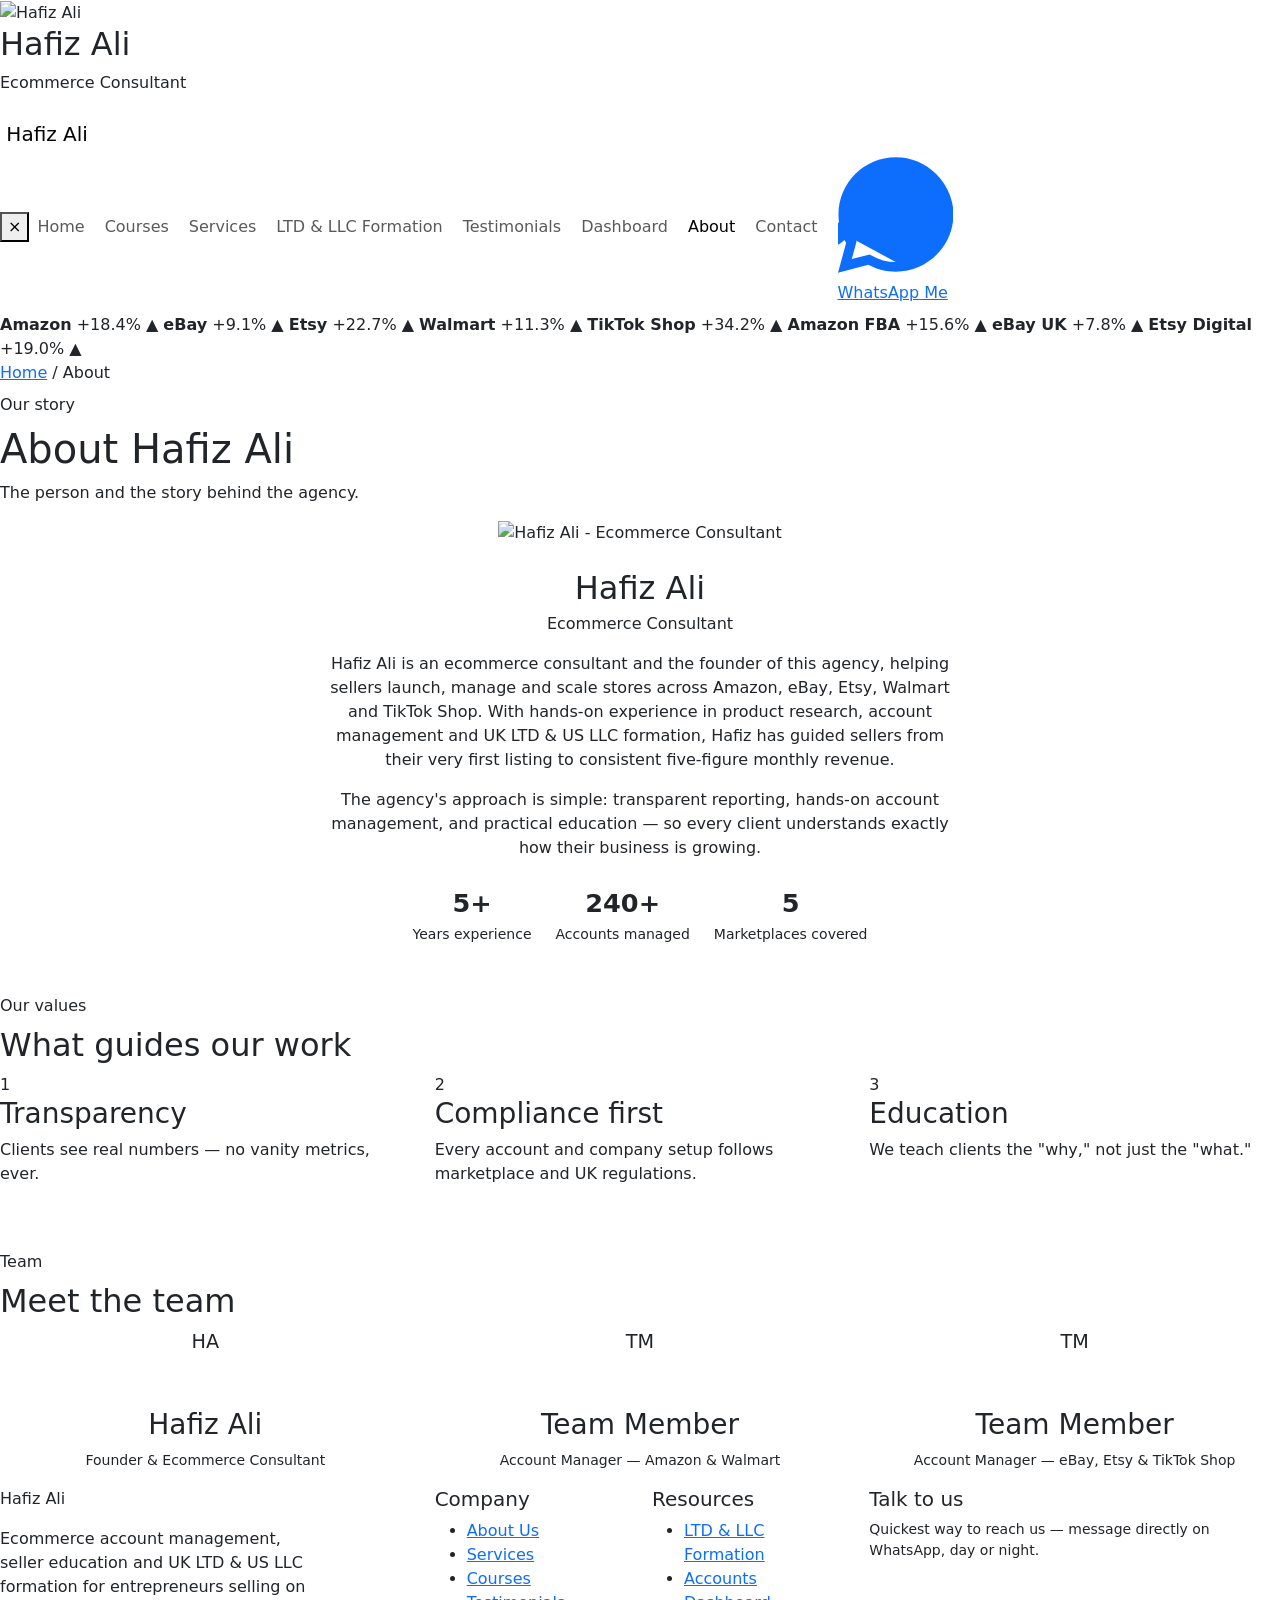
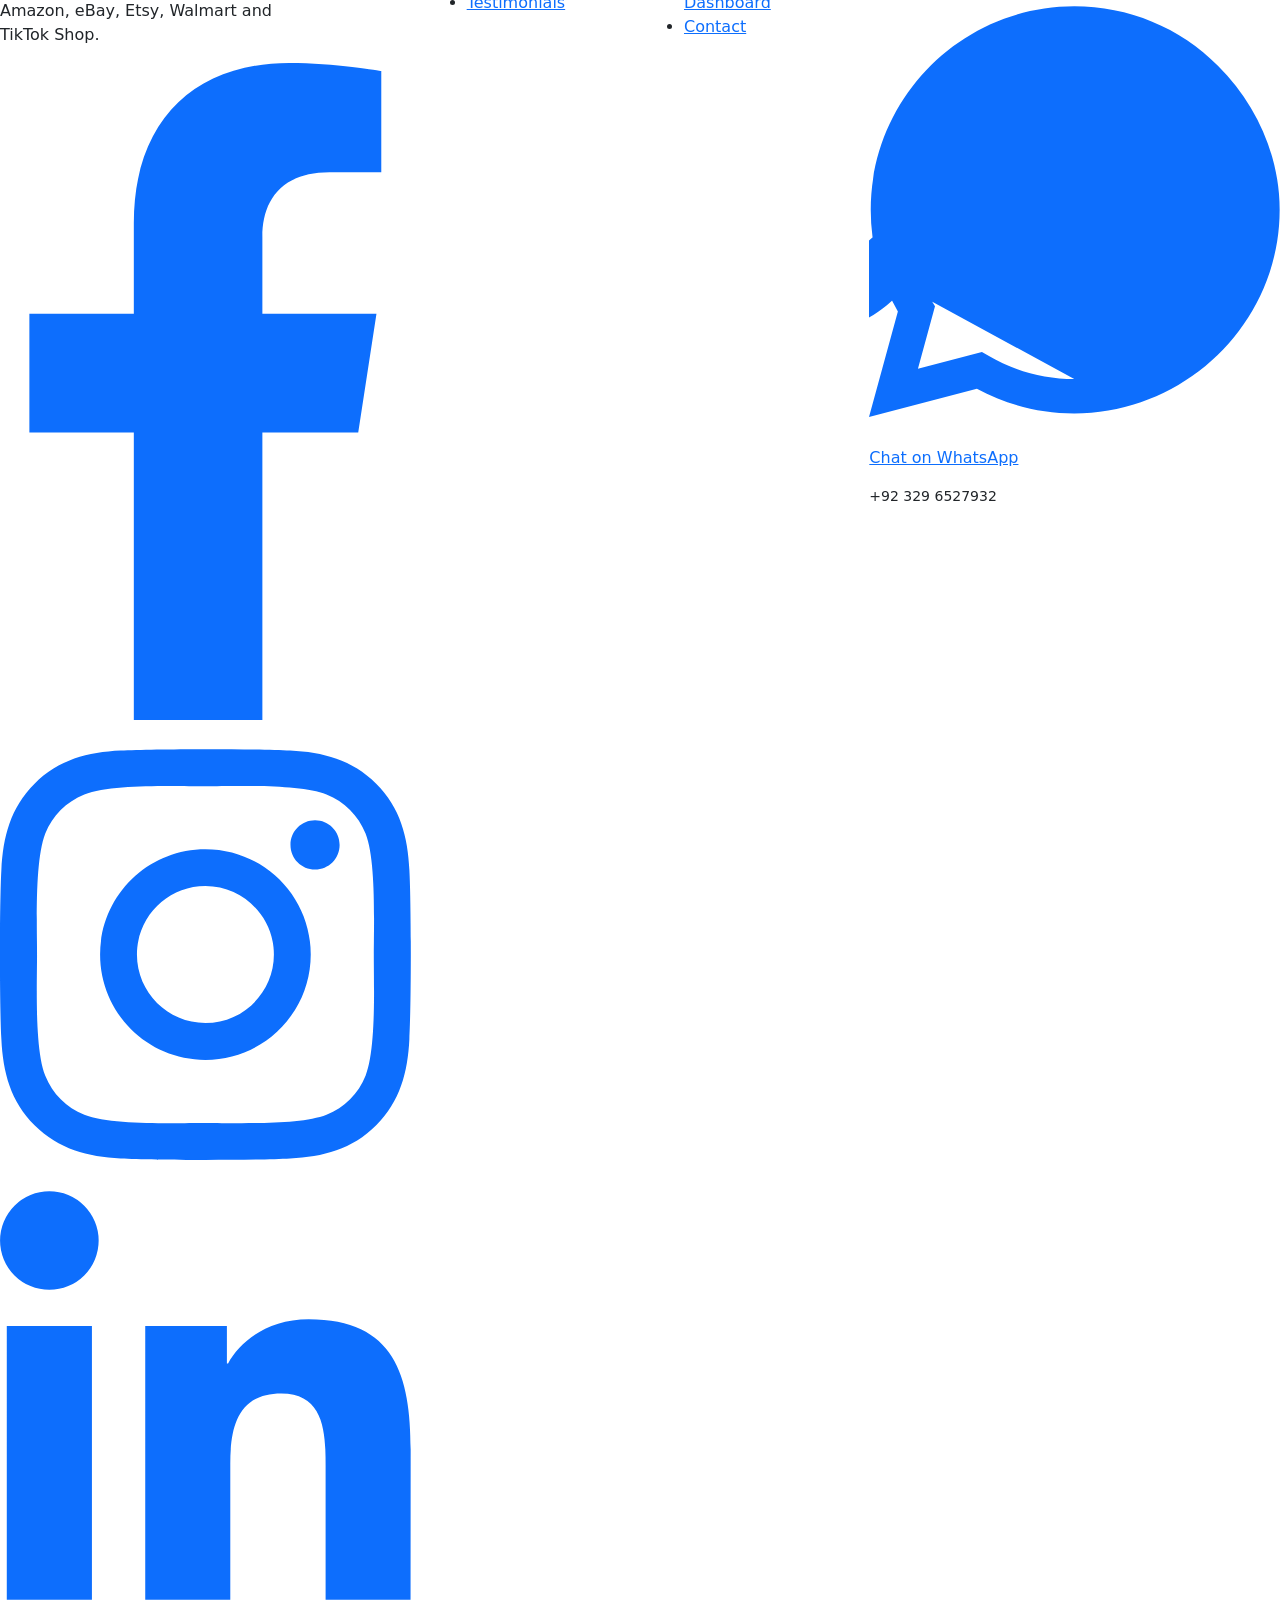
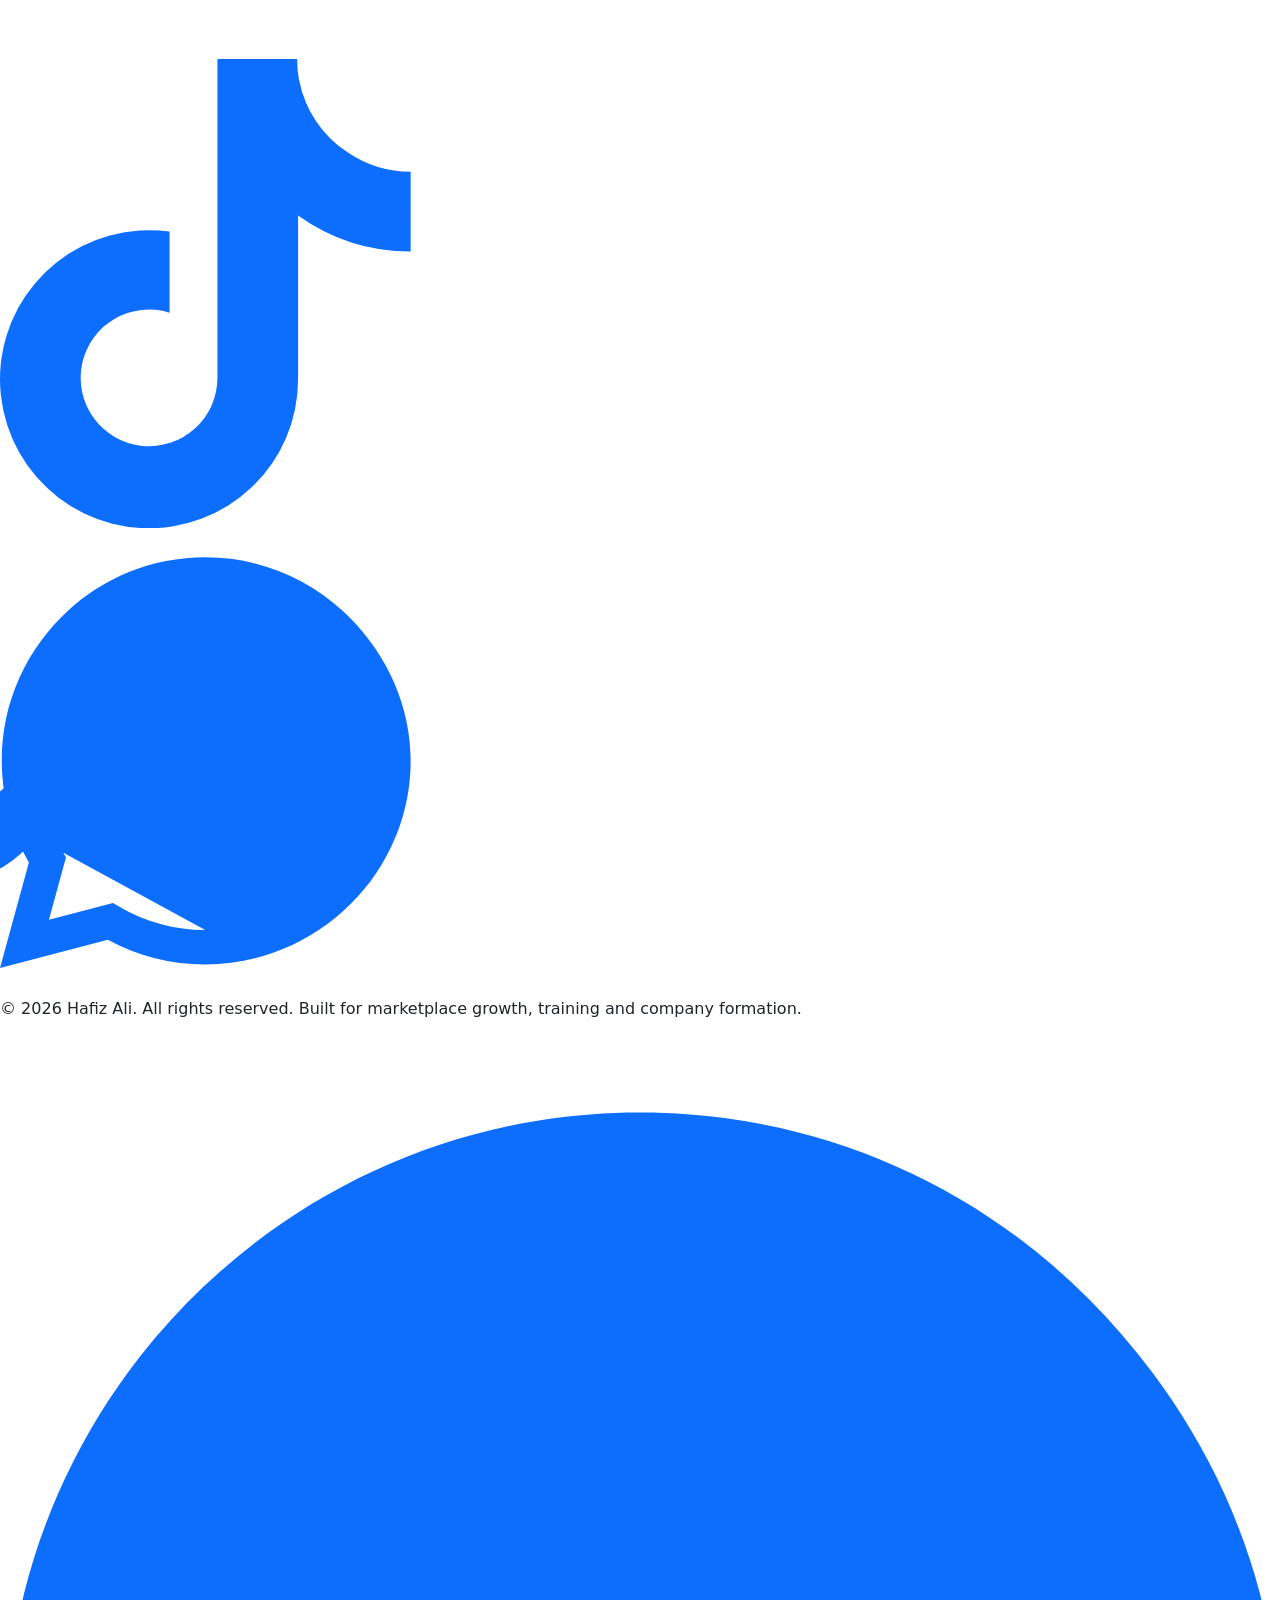
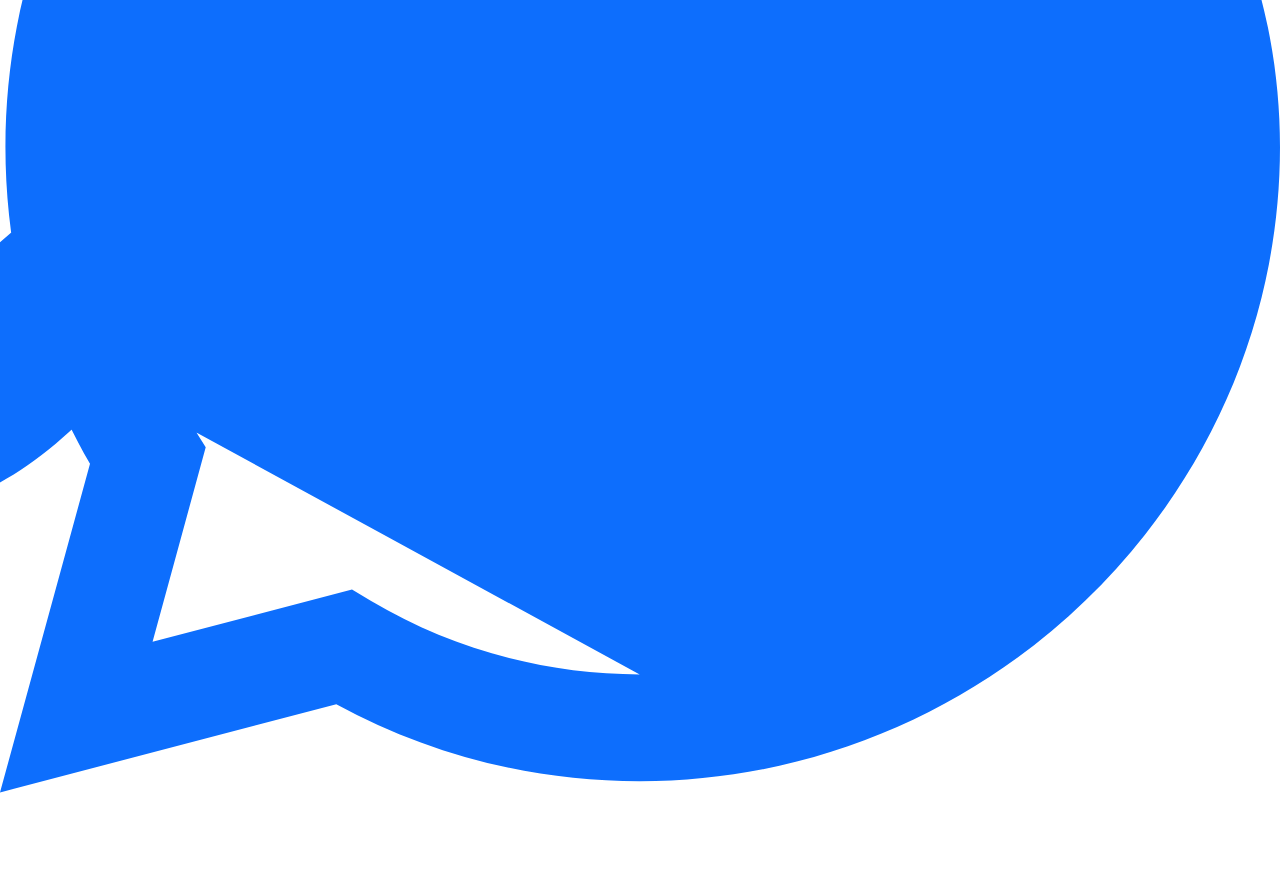
==== about.html @ 40ca97d5 "Add files via upload" ====
<!DOCTYPE html>
<html lang="en">
<head>
<meta charset="UTF-8">
<meta name="viewport" content="width=device-width, initial-scale=1.0">
<title>About Us | Hafiz Ali — Marketplace Growth Agency</title>
<meta name="description" content="About Hafiz Ali — ecommerce growth agency.">
<link rel="icon" href="data:image/svg+xml,<svg xmlns=%22http://www.w3.org/2000/svg%22 viewBox=%220 0 100 100%22><rect width=%22100%22 height=%22100%22 rx=%2220%22 fill=%22%230A0F0C%22/><text x=%2250%22 y=%2266%22 font-size=%2255%22 fill=%22%2335D07F%22 text-anchor=%22middle%22 font-family=%22monospace%22>h</text></svg>">
<link rel="preconnect" href="https://fonts.googleapis.com">
<link href="https://fonts.googleapis.com/css2?family=Space+Grotesk:wght@500;600;700&family=Inter:wght@400;500;600&family=IBM+Plex+Mono:wght@500;600&family=Noto+Nastaliq+Urdu:wght@500;600&display=swap" rel="stylesheet">
<link rel="stylesheet" href="https://cdnjs.cloudflare.com/ajax/libs/twitter-bootstrap/5.3.3/css/bootstrap.min.css">
<link rel="stylesheet" href="css/style.css">

</head>
<body>
<div id="preloader">
    <div class="loader-photo">
      <img src="img/Hafiz-photo.png" alt="Hafiz Ali">
      <div class="loader-ring"></div>
    </div>
    <h2 class="loader-name">Hafiz Ali</h2>
    <p class="loader-tagline">Ecommerce Consultant</p>
  </div>
<nav class="navbar navbar-expand-lg mp-nav">
    <div class="container-custom">
      <a class="navbar-brand" href="index.html">
        <img src="img/logo-mark.png" alt="" class="brand-mark">
        Hafiz Ali
      </a>
      <button class="navbar-toggler" type="button" id="navToggleBtn" aria-label="Open menu" aria-expanded="false" aria-controls="mpNav">
        <span class="navbar-toggler-icon"></span>
      </button>
      <div class="nav-backdrop" id="navBackdrop"></div>
      <div class="navbar-collapse justify-content-end" id="mpNav">
        <button type="button" class="nav-close-btn" id="navCloseBtn" aria-label="Close menu">&times;</button>
        <ul class="navbar-nav align-items-lg-center gap-lg-1">
          <li class="nav-item"><a class="nav-link" href="index.html">Home</a></li>
          <li class="nav-item"><a class="nav-link" href="courses.html">Courses</a></li>
          <li class="nav-item"><a class="nav-link" href="services.html">Services</a></li>
          <li class="nav-item"><a class="nav-link" href="ltd-formation.html">LTD &amp; LLC Formation</a></li>
          <li class="nav-item"><a class="nav-link" href="testimonials.html">Testimonials</a></li>
          <li class="nav-item"><a class="nav-link" href="dashboard.html">Dashboard</a></li>
          <li class="nav-item"><a class="nav-link active" href="about.html">About</a></li>
          <li class="nav-item"><a class="nav-link" href="contact.html">Contact</a></li>
          <li class="nav-item ms-lg-2 mt-2 mt-lg-0">
            <a href="https://wa.me/923296527932?text=Hi%20Hafiz%2C%20I%20found%20your%20portfolio%20and%20I%27d%20like%20to%20talk%20about%20a%20project." target="_blank" rel="noopener" class="btn-mp btn-mp-whatsapp"><svg class="icon-wa" viewBox="0 0 448 512" fill="currentColor" aria-hidden="true"><path d="M380.9 97.1C339 55.1 283.2 32 223.9 32c-122.4 0-222 99.6-222 222 0 39.1 10.2 77.3 29.6 111L0 480l117.7-30.9c32.4 17.7 68.9 27 106.1 27h.1c122.3 0 224.1-99.6 224.1-222 0-59.3-25.2-115-67.1-157zm-157 341.6c-33.2 0-65.7-8.9-94-25.7l-6.7-4-69.8 18.3L72 359.2l-4.4-7c-18.5-29.4-28.2-63.3-28.2-98.20-101.7 82.8-184.5 184.6-184.5 49.3 0 95.6 19.2 130.4 54.1 34.8 34.9 56.2 81.2 56.1 130.5 0 101.8-84.9 184.6-186.6 184.6zm101.2-138.2c-5.5-2.8-32.8-16.2-37.9-18c-5.1-1.9-8.8-2.8-12.5 2.8-3.7 5.6-14.3 18-17.6 21.8-3.2 3.7-6.5 4.2-12 1.4-32.6-16.3-54-29.1-75.5-66-5.7-9.8 5.7-9.1 16.3-30.3 1.8-3.7.9-6.9-.5-9.7c-1.4-2.8-12.5-30.1-17.1-41.2-4.5-10.8-9.1-9.3-12.5-9.5-3.2-.2-6.9-.2-10.6-.2-3.7 0-9.7 1.4-14.8 6.9-5.1 5.6-19.4 19-19.4 46.3 0 27.3 19.9 53.7 22.6 57.4c2.8 3.7 39.1 59.7 94.8 83.8 35.2 15.2 49 16.5 66.6 13.9 10.7-1.6 32.8-13.4 37.4-26.4 4.6-13 4.6-24.1 3.2-26.4-1.3-2.5-5-3.9-10.5-6.6z"/></svg> WhatsApp Me</a>
          </li>
        </ul>
      </div>
    </div>
  </nav>
  <div class="ticker-wrap">
    <div class="ticker-track">
      <span class="up"><b>Amazon</b> +18.4% ▲</span>
      <span class="up"><b>eBay</b> +9.1% ▲</span>
      <span class="up"><b>Etsy</b> +22.7% ▲</span>
      <span class="up"><b>Walmart</b> +11.3% ▲</span>
      <span class="up"><b>TikTok Shop</b> +34.2% ▲</span>
      <span class="up"><b>Amazon FBA</b> +15.6% ▲</span>
      <span class="up"><b>eBay UK</b> +7.8% ▲</span>
      <span class="up"><b>Etsy Digital</b> +19.0% ▲</span>
    </div>
  </div>

  <div class="page-header">
    <div class="container-custom">
      <div class="breadcrumb-mp mb-2"><a href="index.html">Home</a> / About</div>
      <span class="eyebrow">Our story</span>
      <h1 class="mt-2 split-text">About Hafiz Ali</h1>
      <p class="text-muted-custom mt-2" style="max-width:600px;">
        The person and the story behind the agency.
      </p>
    </div>
  </div>

  <section class="section">
    <div class="container-custom">

      <div class="text-center mb-5 reveal-scale">
        <div class="about-profile-photo mx-auto mb-4">
          <img src="img/Hafiz-photo.png" alt="Hafiz Ali - Ecommerce Consultant">
        </div>
        <h2 class="mb-1">Hafiz Ali</h2>
        <p class="eyebrow justify-content-center mb-3">Ecommerce Consultant</p>
        <p class="text-muted-custom mx-auto" style="max-width:640px;">
          Hafiz Ali is an ecommerce consultant and the founder of this agency,
          helping sellers launch, manage and scale stores across Amazon, eBay,
          Etsy, Walmart and TikTok Shop. With hands-on experience in product
          research, account management and UK LTD &amp; US LLC formation, Hafiz has
          guided sellers from their very first listing to consistent
          five-figure monthly revenue.
        </p>
        <p class="text-muted-custom mx-auto" style="max-width:640px;">
          The agency's approach is simple: transparent reporting, hands-on
          account management, and practical education — so every client
          understands exactly how their business is growing.
        </p>
        <div class="d-flex justify-content-center gap-4 mt-4 flex-wrap">
          <div><b class="d-block text-green" style="font-family:var(--font-mono);font-size:1.6rem;">5+</b><span class="text-muted-custom small">Years experience</span></div>
          <div><b class="d-block text-green" style="font-family:var(--font-mono);font-size:1.6rem;">240+</b><span class="text-muted-custom small">Accounts managed</span></div>
          <div><b class="d-block text-green" style="font-family:var(--font-mono);font-size:1.6rem;">5</b><span class="text-muted-custom small">Marketplaces covered</span></div>
        </div>
      </div>

      <div class="section-head reveal">
        <span class="eyebrow">Our values</span>
        <h2 class="mt-2">What guides our work</h2>
      </div>
      <div class="row g-4 mb-5" data-reveal-row>
        <div class="col-md-4">
          <div class="mp-card reveal">
            <div class="icon-box">1</div>
            <h3>Transparency</h3>
            <p>Clients see real numbers — no vanity metrics, ever.</p>
          </div>
        </div>
        <div class="col-md-4">
          <div class="mp-card reveal">
            <div class="icon-box">2</div>
            <h3>Compliance first</h3>
            <p>Every account and company setup follows marketplace and UK regulations.</p>
          </div>
        </div>
        <div class="col-md-4">
          <div class="mp-card reveal">
            <div class="icon-box">3</div>
            <h3>Education</h3>
            <p>We teach clients the "why," not just the "what."</p>
          </div>
        </div>
      </div>

      <div class="section-head reveal">
        <span class="eyebrow">Team</span>
        <h2 class="mt-2">Meet the team</h2>
      </div>
      <div class="row g-4" data-reveal-row>
        <div class="col-md-4">
          <div class="mp-card text-center reveal">
            <div class="avatar-mono mx-auto mb-3" style="width:64px;height:64px;font-size:1.2rem;">HA</div>
            <h3>Hafiz Ali</h3>
            <p class="text-muted-custom small">Founder &amp; Ecommerce Consultant</p>
          </div>
        </div>
        <div class="col-md-4">
          <div class="mp-card text-center reveal">
            <div class="avatar-mono mx-auto mb-3" style="width:64px;height:64px;font-size:1.2rem;">TM</div>
            <h3>Team Member</h3>
            <p class="text-muted-custom small">Account Manager — Amazon &amp; Walmart</p>
          </div>
        </div>
        <div class="col-md-4">
          <div class="mp-card text-center reveal">
            <div class="avatar-mono mx-auto mb-3" style="width:64px;height:64px;font-size:1.2rem;">TM</div>
            <h3>Team Member</h3>
            <p class="text-muted-custom small">Account Manager — eBay, Etsy &amp; TikTok Shop</p>
          </div>
        </div>
      </div>
    </div>
  </section>
<footer class="mp-footer">
    <div class="container-custom">
      <div class="row g-4">
        <div class="col-lg-4">
          <a class="navbar-brand mb-3 d-inline-flex" href="index.html">
            Hafiz Ali
          </a>
          <p class="text-muted-custom" style="max-width:320px;">
            Ecommerce account management, seller education and UK LTD &amp; US LLC formation for entrepreneurs selling on Amazon, eBay, Etsy,
            Walmart and TikTok Shop.
          </p>
          <div class="social-mini mt-3">
            <a href="https://www.facebook.com/profile.php?id=61591613211355" target="_blank" rel="noopener" aria-label="Facebook"><svg viewBox="0 0 320 512" fill="currentColor"><path d="M279.14 288l14.22-92.66h-88.91v-60.13c0-25.35 12.42-50.06 52.24-50.06h40.42V6.26S260.43 0 225.36 0c-73.22 0-121.08 44.38-121.08 124.72v70.62H22.89V288h81.39v224h100.17V288z"/></svg></a>
            <a href="https://www.instagram.com/ecommerwithHafiz?utm_source=qr&amp;igsi=bjc3b3NwOXVmZjBl" target="_blank" rel="noopener" aria-label="Instagram"><svg viewBox="0 0 448 512" fill="currentColor"><path d="M224.1 141c-63.6 0-114.9 51.3-114.9 114.9s51.3 114.9 114.9 114.9S339 319.5 339 255.9 287.7 141 224.1 141zm0 189.6c-41.1 0-74.7-33.5-74.7-74.7s33.5-74.7 74.7-74.7 74.7 33.5 74.7 74.7-33.6 74.7-74.7 74.7zm146.4-194.3c0 14.9-12 26.8-26.8 26.8-14.9 0-26.8-12-26.8-26.8s12-26.8 26.8-26.8 26.8 12 26.8 26.8zm76.1 27.2c-1.7-35.9-9.9-67.7-36.2-93.9-26.2-26.2-58-34.4-93.9-36.2-37-2.1-147.9-2.1-184.9 0-35.8 1.7-67.6 9.9-93.9 36.1s-34.4 58-36.2 93.9c-2.1 37-2.1 147.9 0 184.9 1.7 35.9 9.9 67.7 36.2 93.9s58 34.4 93.9 36.2c37 2.1 147.9 2.1 184.9 0 35.9-1.7 67.7-9.9 93.9-36.2 26.2-26.2 34.4-58 36.2-93.9 2.1-37 2.1-147.8 0-184.8zM398.8 388c-7.8 19.6-22.9 34.7-42.6 42.6-29.5 11.7-99.5 9-132.1 9s-102.7 2.6-132.1-9c-19.6-7.8-34.7-22.9-42.6-42.6-11.7-29.5-9-99.5-9-132.1s-2.6-102.7 9-132.1c7.8-19.6 22.9-34.7 42.6-42.6 29.5-11.7 99.5-9 132.1-9s102.7-2.6 132.1 9c19.6 7.8 34.7 22.9 42.6 42.6 11.7 29.5 9 99.5 9 132.1s2.7 102.7-9 132.1z"/></svg></a>
            <a href="https://www.linkedin.com/in/Hafiz-ali-amazon-growth-partner-253713386" target="_blank" rel="noopener" aria-label="LinkedIn"><svg viewBox="0 0 448 512" fill="currentColor"><path d="M100.28 448H7.4V149.5h92.88zm-46.44-338a53.79 53.79 0 1 1 53.79-53.79 53.79 53.79 0 0 1-53.79 53.79zM447.9 448h-92.68V302.4c0-34.7-.7-79.3-48.29-79.3-48.29 0-55.7 37.7-55.7 76.7V448h-92.78V149.5h89.08v40.8h1.3c12.4-23.5 42.7-48.3 87.9-48.3 94 0 111.28 61.9 111.28 142.3z"/></svg></a>
            <a href="https://www.tiktok.com/@ecommerceHafizali1?_r=1&amp;_t=ZS-999msJCgGY6" target="_blank" rel="noopener" aria-label="TikTok"><svg viewBox="0 0 448 512" fill="currentColor"><path d="M448 209.9a210.1 210.1 0 0 1-122.8-39.3V349.4A162.6 162.6 0 1 1 185 188.3v88.4a74.6 74.6 0 1 0 52.2 71.2V0h87a121.2 121.2 0 0 0 1.9 22.2A122.2 122.2 0 0 0 380 102.4a121.4 121.4 0 0 0 68 20.7z"/></svg></a>

            <a href="https://wa.me/923296527932?text=Hi%20Hafiz%2C%20I%20found%20your%20portfolio%20and%20I%27d%20like%20to%20talk%20about%20a%20project." target="_blank" rel="noopener" aria-label="WhatsApp"><svg class="icon-wa" viewBox="0 0 448 512" fill="currentColor" aria-hidden="true"><path d="M380.9 97.1C339 55.1 283.2 32 223.9 32c-122.4 0-222 99.6-222 222 0 39.1 10.2 77.3 29.6 111L0 480l117.7-30.9c32.4 17.7 68.9 27 106.1 27h.1c122.3 0 224.1-99.6 224.1-222 0-59.3-25.2-115-67.1-157zm-157 341.6c-33.2 0-65.7-8.9-94-25.7l-6.7-4-69.8 18.3L72 359.2l-4.4-7c-18.5-29.4-28.2-63.3-28.2-98.20-101.7 82.8-184.5 184.6-184.5 49.3 0 95.6 19.2 130.4 54.1 34.8 34.9 56.2 81.2 56.1 130.5 0 101.8-84.9 184.6-186.6 184.6zm101.2-138.2c-5.5-2.8-32.8-16.2-37.9-18c-5.1-1.9-8.8-2.8-12.5 2.8-3.7 5.6-14.3 18-17.6 21.8-3.2 3.7-6.5 4.2-12 1.4-32.6-16.3-54-29.1-75.5-66-5.7-9.8 5.7-9.1 16.3-30.3 1.8-3.7.9-6.9-.5-9.7c-1.4-2.8-12.5-30.1-17.1-41.2-4.5-10.8-9.1-9.3-12.5-9.5-3.2-.2-6.9-.2-10.6-.2-3.7 0-9.7 1.4-14.8 6.9-5.1 5.6-19.4 19-19.4 46.3 0 27.3 19.9 53.7 22.6 57.4c2.8 3.7 39.1 59.7 94.8 83.8 35.2 15.2 49 16.5 66.6 13.9 10.7-1.6 32.8-13.4 37.4-26.4 4.6-13 4.6-24.1 3.2-26.4-1.3-2.5-5-3.9-10.5-6.6z"/></svg></a>
          </div>
        </div>
        <div class="col-6 col-lg-2">
          <h5 class="text-green">Company</h5>
          <ul>
            <li><a href="about.html">About Us</a></li>
            <li><a href="services.html">Services</a></li>
            <li><a href="courses.html">Courses</a></li>
            <li><a href="testimonials.html">Testimonials</a></li>
          </ul>
        </div>
        <div class="col-6 col-lg-2">
          <h5 class="text-green">Resources</h5>
          <ul>
            <li><a href="ltd-formation.html">LTD &amp; LLC Formation</a></li>
            <li><a href="dashboard.html">Accounts Dashboard</a></li>
            <li><a href="contact.html">Contact</a></li>
          </ul>
        </div>
        <div class="col-lg-4">
          <h5 class="text-green">Talk to us</h5>
          <p class="text-muted-custom small">Quickest way to reach us — message directly on WhatsApp, day or night.</p>
          <a href="https://wa.me/923296527932?text=Hi%20Hafiz%2C%20I%20found%20your%20portfolio%20and%20I%27d%20like%20to%20talk%20about%20a%20project." target="_blank" rel="noopener" class="btn-mp btn-mp-whatsapp w-100 justify-content-center"><svg class="icon-wa" viewBox="0 0 448 512" fill="currentColor" aria-hidden="true"><path d="M380.9 97.1C339 55.1 283.2 32 223.9 32c-122.4 0-222 99.6-222 222 0 39.1 10.2 77.3 29.6 111L0 480l117.7-30.9c32.4 17.7 68.9 27 106.1 27h.1c122.3 0 224.1-99.6 224.1-222 0-59.3-25.2-115-67.1-157zm-157 341.6c-33.2 0-65.7-8.9-94-25.7l-6.7-4-69.8 18.3L72 359.2l-4.4-7c-18.5-29.4-28.2-63.3-28.2-98.20-101.7 82.8-184.5 184.6-184.5 49.3 0 95.6 19.2 130.4 54.1 34.8 34.9 56.2 81.2 56.1 130.5 0 101.8-84.9 184.6-186.6 184.6zm101.2-138.2c-5.5-2.8-32.8-16.2-37.9-18c-5.1-1.9-8.8-2.8-12.5 2.8-3.7 5.6-14.3 18-17.6 21.8-3.2 3.7-6.5 4.2-12 1.4-32.6-16.3-54-29.1-75.5-66-5.7-9.8 5.7-9.1 16.3-30.3 1.8-3.7.9-6.9-.5-9.7c-1.4-2.8-12.5-30.1-17.1-41.2-4.5-10.8-9.1-9.3-12.5-9.5-3.2-.2-6.9-.2-10.6-.2-3.7 0-9.7 1.4-14.8 6.9-5.1 5.6-19.4 19-19.4 46.3 0 27.3 19.9 53.7 22.6 57.4c2.8 3.7 39.1 59.7 94.8 83.8 35.2 15.2 49 16.5 66.6 13.9 10.7-1.6 32.8-13.4 37.4-26.4 4.6-13 4.6-24.1 3.2-26.4-1.3-2.5-5-3.9-10.5-6.6z"/></svg> Chat on WhatsApp</a>
          <p class="text-muted-custom small mt-3 mb-0" style="font-family:var(--font-mono);">+92 329 6527932</p>
        </div>
      </div>
      <div class="bottom-bar">
        <span>&copy; 2026 Hafiz Ali. All rights reserved.</span>
        <span>Built for marketplace growth, training and company formation.</span>
      </div>
    </div>
  </footer>
  <a href="https://wa.me/923296527932?text=Hi%20Hafiz%2C%20I%20found%20your%20portfolio%20and%20I%27d%20like%20to%20talk%20about%20a%20project." target="_blank" rel="noopener" class="wa-float" aria-label="Chat on WhatsApp"><svg class="icon-wa" viewBox="0 0 448 512" fill="currentColor" aria-hidden="true"><path d="M380.9 97.1C339 55.1 283.2 32 223.9 32c-122.4 0-222 99.6-222 222 0 39.1 10.2 77.3 29.6 111L0 480l117.7-30.9c32.4 17.7 68.9 27 106.1 27h.1c122.3 0 224.1-99.6 224.1-222 0-59.3-25.2-115-67.1-157zm-157 341.6c-33.2 0-65.7-8.9-94-25.7l-6.7-4-69.8 18.3L72 359.2l-4.4-7c-18.5-29.4-28.2-63.3-28.2-98.20-101.7 82.8-184.5 184.6-184.5 49.3 0 95.6 19.2 130.4 54.1 34.8 34.9 56.2 81.2 56.1 130.5 0 101.8-84.9 184.6-186.6 184.6zm101.2-138.2c-5.5-2.8-32.8-16.2-37.9-18c-5.1-1.9-8.8-2.8-12.5 2.8-3.7 5.6-14.3 18-17.6 21.8-3.2 3.7-6.5 4.2-12 1.4-32.6-16.3-54-29.1-75.5-66-5.7-9.8 5.7-9.1 16.3-30.3 1.8-3.7.9-6.9-.5-9.7c-1.4-2.8-12.5-30.1-17.1-41.2-4.5-10.8-9.1-9.3-12.5-9.5-3.2-.2-6.9-.2-10.6-.2-3.7 0-9.7 1.4-14.8 6.9-5.1 5.6-19.4 19-19.4 46.3 0 27.3 19.9 53.7 22.6 57.4c2.8 3.7 39.1 59.7 94.8 83.8 35.2 15.2 49 16.5 66.6 13.9 10.7-1.6 32.8-13.4 37.4-26.4 4.6-13 4.6-24.1 3.2-26.4-1.3-2.5-5-3.9-10.5-6.6z"/></svg></a>
  <script src="https://cdnjs.cloudflare.com/ajax/libs/twitter-bootstrap/5.3.3/js/bootstrap.bundle.min.js"></script>
  <script src="js/script.js"></script>

</body>
</html>
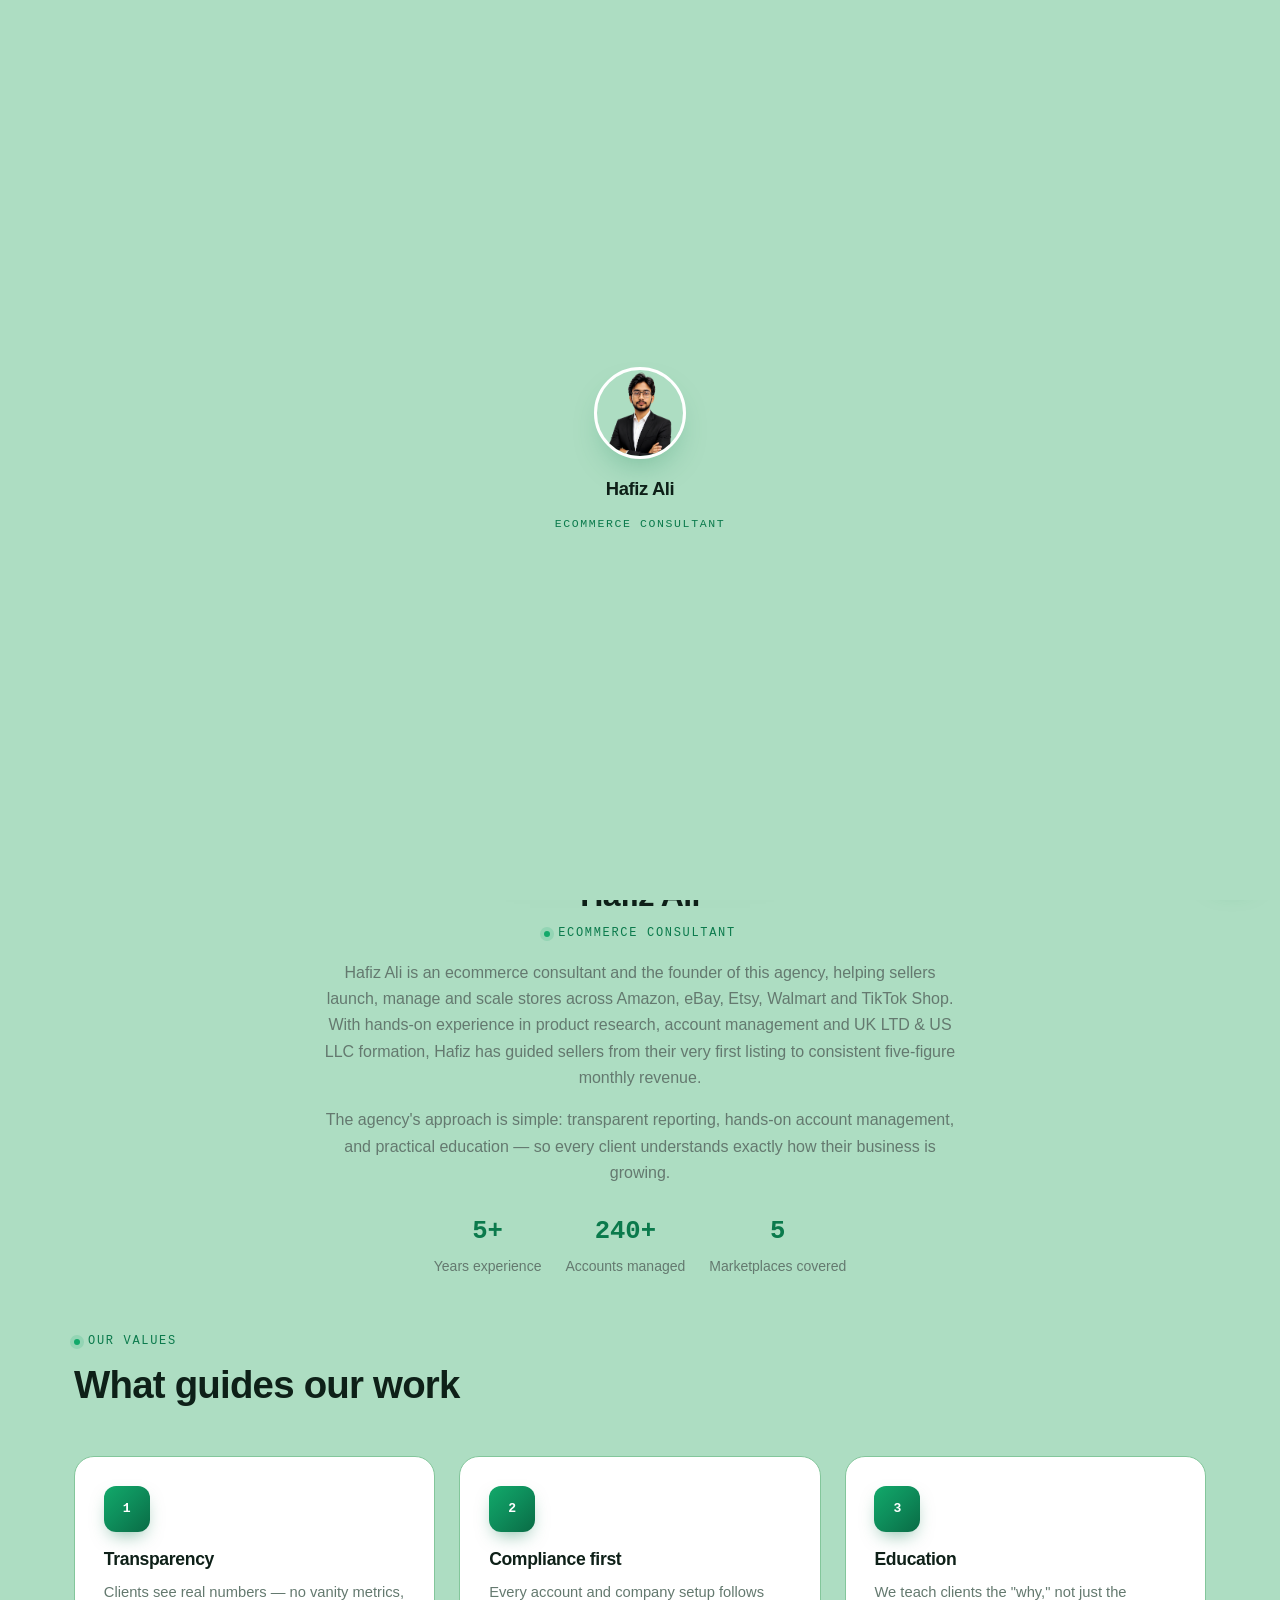
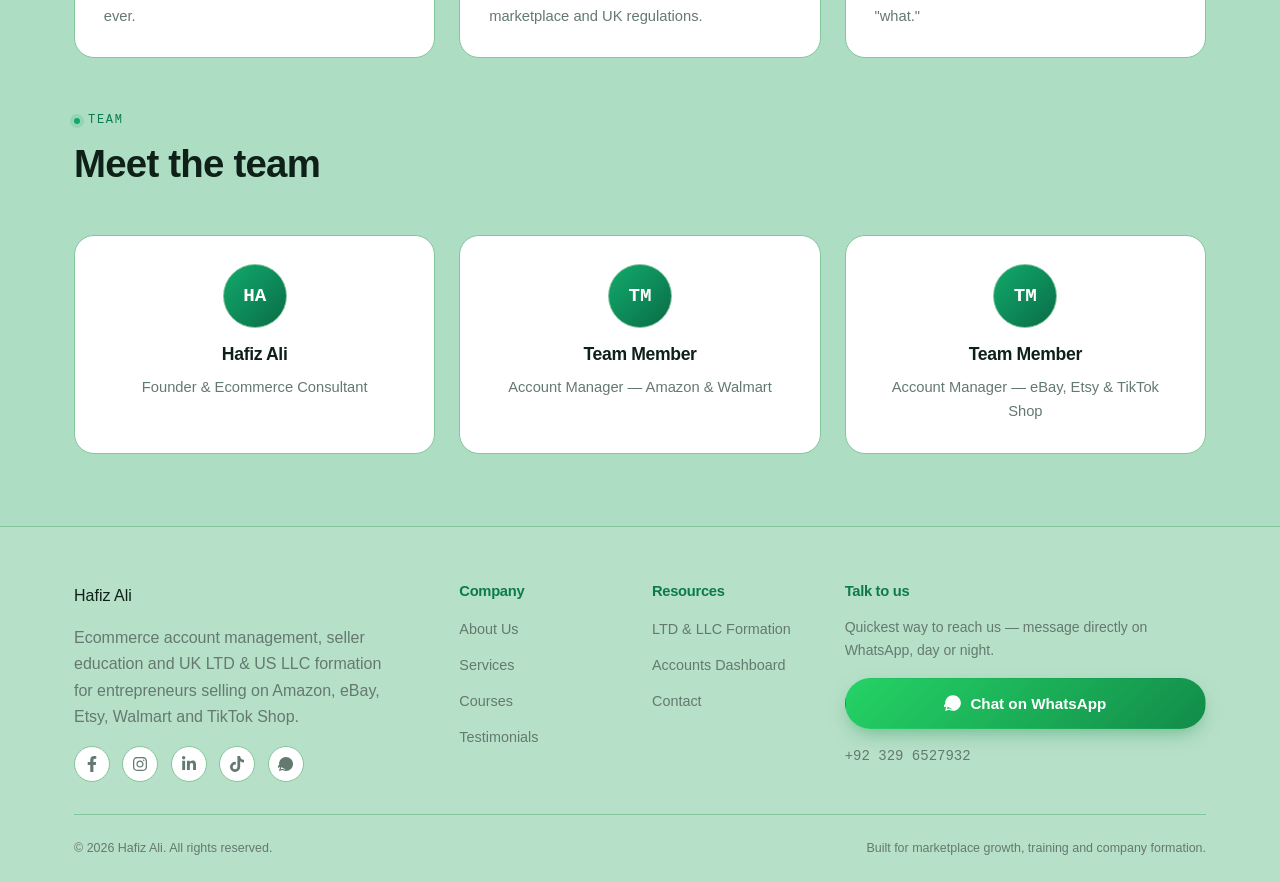
==== commit 61f30ef8: "Update about.html" ====
--- a/about.html
+++ b/about.html
@@ -15,7 +15,7 @@
 <body>
 <div id="preloader">
     <div class="loader-photo">
-      <img src="img/Hafiz-photo.png" alt="Hafiz Ali">
+      <img src="img/hafiz-photo.png" alt="Hafiz Ali">
       <div class="loader-ring"></div>
     </div>
     <h2 class="loader-name">Hafiz Ali</h2>
--- a/css/style.css
+++ b/css/style.css
@@ -0,0 +1,994 @@
+/* =========================================================
+   hafiz Ali - Marketplace Growth Agency
+   Light palette + gradients + motion
+   ========================================================= */
+:root{
+  /* Light palette, with a darker green background treatment */
+  --bg:         #ADDDC2;   /* app background */
+  --bg-alt:     #9FD5B6;   /* alt section background */
+  --surface:    #FFFFFF;   /* card surface */
+  --surface-2:  #B7E0C8;   /* raised/hover surface */
+  --line:       #83C69B;   /* hairline borders */
+
+  --green:      #12A96A;   /* primary green — mandatory */
+  --green-2:    #35D07F;   /* lighter green for gradients */
+  --green-deep: #0B7A4C;   /* deep green text/hover */
+  --green-dim:  #4C7466;   /* muted green-gray secondary text */
+  --gold:       #E0A83C;   /* accent for pricing */
+  --danger:     #E0603F;
+
+  --ink:        #0E2018;   /* primary text, near-black green */
+  --muted:      #64796F;   /* secondary text */
+  --paper:      #0E2018;   /* alias used across markup for "light text on dark" -> now dark text */
+
+  --grad-green: linear-gradient(135deg, var(--green) 0%, #0E8F5C 45%, #0A6B45 100%);
+  --grad-mint:  linear-gradient(135deg, #E9FBF1 0%, #F5FAF7 60%);
+  --grad-gold:  linear-gradient(135deg, #F3C56A 0%, #E0A83C 100%);
+  --grad-text:  linear-gradient(90deg, #0B7A4C, #12A96A 45%, #35D07F);
+
+  --font-display: 'Space Grotesk', sans-serif;
+  --font-body:    'Inter', sans-serif;
+  --font-mono:    'IBM Plex Mono', monospace;
+
+  --radius: 10px;
+  --radius-lg: 20px;
+  --container: 1180px;
+
+  --ease: cubic-bezier(.22,1,.36,1);
+}
+
+*{box-sizing:border-box;}
+html{
+  scroll-behavior:smooth;
+  overflow-x:hidden; /* keep this on <html>, not <body> — overflow on body breaks
+                         position:fixed on iOS/mobile browsers (the WhatsApp
+                         float button was drifting off-screen because of this) */
+}
+body{
+  background:var(--bg);
+  color:var(--ink);
+  font-family:var(--font-body);
+  font-size:16px;
+  line-height:1.65;
+  -webkit-font-smoothing:antialiased;
+  width:100%;
+  opacity:0;
+  transition:opacity .45s ease;
+}
+body.page-ready{opacity:1;}
+body.page-leaving{opacity:0;}
+::selection{background:var(--green-2);color:#fff;}
+
+/* =========================================================
+   PRELOADER
+   ========================================================= */
+#preloader{
+  position:fixed; inset:0; z-index:3000;
+  background:var(--bg);
+  display:flex; align-items:center; justify-content:center;
+  flex-direction:column; gap:.9rem;
+  transition:opacity .6s ease, visibility .6s ease;
+}
+#preloader.hide{ opacity:0; visibility:hidden; pointer-events:none; }
+.loader-photo{
+  width:92px; height:92px; border-radius:50%;
+  overflow:hidden;
+  position:relative;
+  border:3px solid var(--surface);
+  box-shadow:0 16px 34px -14px rgba(11,122,76,.4);
+  animation:loaderPulse 1.8s ease-in-out infinite;
+}
+.loader-photo img{ width:100%; height:100%; object-fit:cover; object-position:center 15%; display:block; }
+.loader-photo .loader-ring{
+  position:absolute; inset:-6px;
+  border-radius:50%;
+  border:3px solid var(--line);
+  border-top-color:var(--green);
+  animation:spin .9s linear infinite;
+}
+@keyframes spin{ to{ transform:rotate(360deg); } }
+@keyframes loaderPulse{
+  0%,100%{ transform:scale(1); } 50%{ transform:scale(1.05); }
+}
+.loader-name{
+  font-family:var(--font-display); font-weight:700; font-size:1.15rem;
+  color:var(--ink); margin-top:.3rem;
+}
+.loader-tagline{
+  font-family:var(--font-mono); font-size:.72rem; text-transform:uppercase;
+  letter-spacing:.14em; color:var(--green-deep); margin:0;
+}
+
+a{color:var(--green-deep);text-decoration:none;transition:color .2s ease;}
+a:hover{color:var(--green);}
+
+h1,h2,h3,h4,h5{
+  font-family:var(--font-display);
+  color:var(--ink);
+  font-weight:600;
+  letter-spacing:-0.02em;
+  margin:0;
+}
+.eyebrow{
+  font-family:var(--font-mono);
+  text-transform:uppercase;
+  letter-spacing:.14em;
+  font-size:.75rem;
+  color:var(--green-deep);
+  display:inline-flex;
+  align-items:center;
+  gap:.5rem;
+}
+.eyebrow::before{
+  content:"";
+  width:6px;height:6px;border-radius:50%;
+  background:var(--green);
+  box-shadow:0 0 0 4px rgba(18,169,106,.16);
+}
+.text-muted-custom{color:var(--muted) !important;}
+.text-green{color:var(--green-deep) !important;}
+.text-gradient{
+  background:var(--grad-text);
+  -webkit-background-clip:text; background-clip:text;
+  color:transparent;
+}
+
+.container-custom{
+  max-width:var(--container);
+  margin:0 auto;
+  padding:0 1.25rem;
+}
+@media (min-width:576px){ .container-custom{padding:0 1.5rem;} }
+
+/* Buttons */
+.btn-mp{
+  font-family:var(--font-display);
+  font-weight:600;
+  border-radius:999px;
+  padding:.75rem 1.6rem;
+  border:1px solid transparent;
+  display:inline-flex;
+  align-items:center;
+  gap:.5rem;
+  transition:transform .25s var(--ease), box-shadow .25s var(--ease), background .25s ease, color .25s ease, border-color .25s ease;
+  font-size:.95rem;
+  white-space:nowrap;
+}
+.btn-mp-primary{
+  background:var(--grad-green);
+  color:#fff;
+  box-shadow:0 8px 20px -6px rgba(11,122,76,.55);
+}
+.btn-mp-primary:hover{
+  color:#fff;
+  transform:translateY(-2px);
+  box-shadow:0 12px 26px -6px rgba(11,122,76,.65);
+}
+.btn-mp-ghost{
+  border-color:var(--line);
+  color:var(--ink);
+  background:var(--surface);
+}
+.btn-mp-ghost:hover{
+  border-color:var(--green);
+  color:var(--green-deep);
+  transform:translateY(-2px);
+}
+.btn-mp-whatsapp{
+  background:linear-gradient(135deg,#25D366,#128C4A);
+  color:#fff;
+  box-shadow:0 8px 20px -6px rgba(18,140,74,.5);
+}
+.btn-mp-whatsapp:hover{ color:#fff; transform:translateY(-2px); }
+
+/* Floating WhatsApp button */
+.wa-float{
+  position:fixed;
+  right:max(20px, env(safe-area-inset-right) + 14px);
+  bottom:max(20px, env(safe-area-inset-bottom) + 14px);
+  z-index:1000;
+  width:56px; height:56px; border-radius:50%;
+  background:linear-gradient(135deg,#25D366,#128C4A);
+  display:flex; align-items:center; justify-content:center;
+  color:#fff; font-size:1.5rem;
+  box-shadow:0 10px 24px -6px rgba(18,140,74,.55);
+  animation:waPulse 2.4s ease-in-out infinite, waShake 4.5s ease-in-out infinite;
+  cursor:pointer;
+}
+.wa-float:hover{ color:#fff; }
+@keyframes waPulse{
+  0%,100%{ box-shadow:0 10px 24px -6px rgba(18,140,74,.55), 0 0 0 0 rgba(37,211,102,.5); }
+  50%{ box-shadow:0 10px 24px -6px rgba(18,140,74,.55), 0 0 0 12px rgba(37,211,102,0); }
+}
+@keyframes waShake{
+  0%, 88%, 100%{ transform:rotate(0deg) scale(1); }
+  90%{ transform:rotate(-14deg) scale(1.05); }
+  92%{ transform:rotate(11deg) scale(1.05); }
+  94%{ transform:rotate(-9deg) scale(1.05); }
+  96%{ transform:rotate(6deg) scale(1.02); }
+  98%{ transform:rotate(0deg) scale(1); }
+}
+
+/* =========================================================
+   NAVBAR
+   ========================================================= */
+.mp-nav{
+  position:sticky; top:0; z-index:999;
+  background:rgba(173,221,194,.9);
+  backdrop-filter:blur(12px);
+  border-bottom:1px solid var(--line);
+}
+/* FIX: our container-custom isn't Bootstrap's real .container, so it
+   doesn't get Bootstrap's built-in navbar flex rules — add them explicitly
+   so brand + toggler sit correctly (left/right) instead of stacking centered. */
+.mp-nav .container-custom{
+  display:flex;
+  align-items:center;
+  justify-content:space-between;
+  flex-wrap:wrap;
+  width:100%;
+}
+.mp-nav .navbar-brand{
+  font-family:var(--font-display);
+  font-weight:700;
+  font-size:1.2rem;
+  color:var(--ink);
+  display:flex;align-items:center;gap:.55rem;
+  margin-right:0;
+}
+.mp-nav .navbar-brand .brand-mark{
+  width:52px;height:52px;object-fit:contain;
+  flex-shrink:0;
+}
+.mp-nav .navbar-brand .mark{
+  width:34px;height:34px;border-radius:50%;
+  background:var(--grad-green);
+  display:flex;align-items:center;justify-content:center;
+  color:#fff;font-weight:800;font-family:var(--font-mono);
+  box-shadow:0 6px 14px -4px rgba(11,122,76,.5);
+  flex-shrink:0;
+}
+.mp-nav .nav-link{
+  color:var(--muted) !important;
+  font-family:var(--font-display);
+  font-size:.9rem;
+  font-weight:500;
+  padding:.5rem .85rem !important;
+  position:relative;
+  transition:color .2s ease;
+}
+.mp-nav .nav-link.active,
+.mp-nav .nav-link:hover{
+  color:var(--green-deep) !important;
+}
+.mp-nav .nav-link.active::after{
+  content:"";
+  position:absolute;left:.85rem;right:.85rem;bottom:.05rem;
+  height:2px;background:var(--grad-green);border-radius:2px;
+}
+.mp-nav .navbar-toggler{border-color:var(--line); box-shadow:none !important;}
+.mp-nav .navbar-toggler-icon{
+  background-image:url("data:image/svg+xml,%3csvg xmlns='http://www.w3.org/2000/svg' viewBox='0 0 30 30'%3e%3cpath stroke='%230B7A4C' stroke-width='2' stroke-linecap='round' stroke-miterlimit='10' d='M4 7h22M4 15h22M4 23h22'/%3e%3c/svg%3e");
+}
+
+/* =========================================================
+   MARKETPLACE TICKER
+   ========================================================= */
+.ticker-wrap{
+  border-top:1px solid var(--line);
+  border-bottom:1px solid var(--line);
+  background:var(--surface-2);
+  overflow:hidden;
+  white-space:nowrap;
+}
+.ticker-track{
+  display:inline-flex;
+  animation:ticker 28s linear infinite;
+}
+.ticker-track span{
+  font-family:var(--font-mono);
+  font-size:.82rem;
+  padding:.6rem 1.6rem;
+  color:var(--green-dim);
+  border-right:1px solid var(--line);
+  display:inline-flex;
+  gap:.4rem;
+  align-items:center;
+}
+.ticker-track span b{color:var(--ink);font-weight:600;}
+.ticker-track span.up{color:var(--green-deep);}
+@keyframes ticker{
+  0%{transform:translateX(0);}
+  100%{transform:translateX(-50%);}
+}
+@media (prefers-reduced-motion: reduce){
+  .ticker-track{animation:none;}
+}
+
+/* =========================================================
+   SCROLL / LOAD ANIMATIONS
+   ========================================================= */
+.reveal{
+  opacity:0;
+  transform:translateY(28px);
+  transition:opacity .9s var(--ease), transform .9s var(--ease);
+}
+.reveal.in-view{opacity:1; transform:translateY(0);}
+.reveal-scale{opacity:0; transform:scale(.94); transition:opacity .8s var(--ease), transform .8s var(--ease);}
+.reveal-scale.in-view{opacity:1; transform:scale(1);}
+.reveal-left{opacity:0; transform:translateX(-32px); transition:opacity .9s var(--ease), transform .9s var(--ease);}
+.reveal-left.in-view{opacity:1; transform:translateX(0);}
+.reveal-right{opacity:0; transform:translateX(32px); transition:opacity .9s var(--ease), transform .9s var(--ease);}
+.reveal-right.in-view{opacity:1; transform:translateX(0);}
+
+/* Hero on-load animation (not scroll-triggered) */
+@keyframes heroFadeUp{
+  from{ opacity:0; transform:translateY(26px); }
+  to{ opacity:1; transform:translateY(0); }
+}
+.hero-anim{
+  opacity:0;
+  animation:heroFadeUp 1.1s var(--ease) forwards;
+}
+.hero-anim.d1{animation-delay:.05s;}
+.hero-anim.d2{animation-delay:.22s;}
+.hero-anim.d3{animation-delay:.40s;}
+.hero-anim.d4{animation-delay:.58s;}
+.hero-anim.d5{animation-delay:.76s;}
+.hero-anim.d6{animation-delay:.94s;}
+
+/* Word-by-word split text animation (slow) */
+.split-word{
+  display:inline-block;
+  opacity:0;
+  transform:translateY(18px) rotate(1deg);
+  animation:heroFadeUp 1s var(--ease) forwards;
+}
+
+/* Card hover lift */
+.hover-lift{ transition:transform .35s var(--ease), box-shadow .35s var(--ease), border-color .3s ease; }
+.hover-lift:hover{ transform:translateY(-6px); box-shadow:0 20px 40px -18px rgba(11,122,76,.28); border-color:var(--green); }
+
+/* =========================================================
+   HERO
+   ========================================================= */
+.hero{
+  padding:3.5rem 0 3rem;
+  position:relative;
+  overflow:hidden;
+}
+.hero::before{
+  content:"";
+  position:absolute; top:-220px; right:-160px;
+  width:520px; height:520px; border-radius:50%;
+  background:radial-gradient(circle, rgba(53,208,127,.28), rgba(53,208,127,0) 70%);
+  pointer-events:none;
+  animation:blobFloat 10s ease-in-out infinite;
+}
+.hero::after{
+  content:"";
+  position:absolute; bottom:-200px; left:-160px;
+  width:420px; height:420px; border-radius:50%;
+  background:radial-gradient(circle, rgba(224,168,60,.18), rgba(224,168,60,0) 70%);
+  pointer-events:none;
+  animation:blobFloat 12s ease-in-out infinite reverse;
+}
+@keyframes blobFloat{
+  0%,100%{ transform:translate(0,0); }
+  50%{ transform:translate(-18px, 22px); }
+}
+@media (min-width:992px){ .hero{padding:5.5rem 0 4rem;} }
+
+.hero h1{
+  font-size:clamp(2.1rem,6vw,3.6rem);
+  line-height:1.08;
+}
+.hero .lead-custom{
+  font-size:1.08rem;
+  color:var(--green-dim);
+  max-width:560px;
+}
+@media (min-width:992px){ .hero .lead-custom{font-size:1.15rem;} }
+
+.stat-strip{
+  display:flex; flex-wrap:wrap; gap:1.6rem 2.2rem;
+  margin-top:2.2rem; padding-top:1.6rem;
+  border-top:1px solid var(--line);
+}
+.stat-strip .stat b{
+  font-family:var(--font-mono);
+  font-size:1.7rem; color:var(--green-deep);
+  display:block;
+  background:var(--grad-text);
+  -webkit-background-clip:text; background-clip:text; color:transparent;
+}
+.stat-strip .stat span{
+  font-size:.76rem; color:var(--muted);
+  text-transform:uppercase; letter-spacing:.06em;
+}
+
+/* Hero photo + floating badges */
+.hero-photo-wrap{ position:relative; max-width:380px; margin:0 auto; }
+@media (min-width:992px){ .hero-photo-wrap{ max-width:420px; } }
+.hero-photo{
+  background:var(--grad-mint);
+  border:6px solid var(--surface);
+  border-radius:50%;
+  overflow:hidden;
+  display:flex; align-items:center; justify-content:center;
+  aspect-ratio:1/1;
+  position:relative;
+  box-shadow:0 20px 44px -18px rgba(11,122,76,.35), 0 0 0 1px var(--line);
+  padding:5% 5% 11% 5%;
+}
+.hero-photo img{
+  width:100%; height:100%; object-fit:cover; object-position:center 12%;
+  display:block; border-radius:50%;
+}
+/* Modifier: guarantee the ENTIRE photo is visible (no cropping) —
+   used on the About page profile shot where showing the full person matters
+   more than an edge-to-edge cover crop. */
+.hero-photo--full{ padding:4%; }
+.hero-photo--full img{
+  object-fit:contain;
+  object-position:center center;
+  background:var(--grad-mint);
+}
+.about-profile-photo{
+  width:min(300px, 82vw);
+  aspect-ratio:3 / 4;
+  background:var(--grad-mint);
+  border:6px solid var(--surface);
+  border-radius:18px;
+  overflow:hidden;
+  display:flex;
+  align-items:center;
+  justify-content:center;
+  box-shadow:0 24px 46px -24px rgba(11,122,76,.4);
+}
+.about-profile-photo img{
+  width:100%;
+  height:100%;
+  object-fit:contain;
+  object-position:center center;
+  display:block;
+  background:linear-gradient(180deg,#eefaf3,#ffffff);
+}
+.floating-badge{
+  position:absolute;
+  background:var(--surface);
+  border:1px solid var(--line);
+  border-radius:14px;
+  padding:.7rem 1rem;
+  font-family:var(--font-mono);
+  font-size:.78rem;
+  color:var(--ink);
+  box-shadow:0 16px 34px -14px rgba(14,32,24,.25);
+  animation:floatBob 5s ease-in-out infinite;
+}
+.floating-badge b{color:var(--green-deep); display:block; font-size:1.02rem;}
+.floating-badge.b1{ top:-14px; left:-14px; animation-delay:.2s; }
+.floating-badge.b2{ bottom:-14px; right:-14px; animation-delay:1s; }
+@keyframes floatBob{
+  0%,100%{ transform:translateY(0); }
+  50%{ transform:translateY(-8px); }
+}
+@media (max-width:991px){
+  .floating-badge{position:static; margin:.6rem .5rem 0 0; display:inline-block; animation:none;}
+}
+
+.available-badge{
+  display:inline-flex; align-items:center; gap:.5rem;
+  border:1px solid var(--line); border-radius:999px;
+  background:var(--surface);
+  padding:.4rem .9rem; font-family:var(--font-mono); font-size:.7rem;
+  color:var(--green-deep); margin-bottom:1rem;
+}
+.available-badge .dot{
+  width:7px;height:7px;border-radius:50%;background:var(--green);
+  box-shadow:0 0 0 4px rgba(18,169,106,.16);
+  animation:dotPulse 1.8s ease-in-out infinite;
+}
+@keyframes dotPulse{
+  0%,100%{ opacity:1; } 50%{ opacity:.4; }
+}
+
+/* =========================================================
+   SECTIONS / CARDS
+   ========================================================= */
+.section{padding:3.2rem 0;}
+@media (min-width:992px){ .section{padding:4.5rem 0;} }
+.section-head{max-width:640px; margin-bottom:2.2rem;}
+@media (min-width:992px){ .section-head{margin-bottom:3rem;} }
+.section-head h2{font-size:clamp(1.7rem,4vw,2.4rem); margin-top:.6rem;}
+
+.mp-card{
+  background:var(--surface);
+  border:1px solid var(--line);
+  border-radius:var(--radius-lg);
+  padding:1.6rem;
+  height:100%;
+  transition:transform .3s var(--ease), border-color .3s ease, box-shadow .3s var(--ease);
+}
+@media (min-width:768px){ .mp-card{padding:1.8rem;} }
+.mp-card:hover{
+  transform:translateY(-5px);
+  border-color:var(--green);
+  box-shadow:0 22px 40px -20px rgba(11,122,76,.3);
+}
+.mp-card .icon-box{
+  width:46px;height:46px;border-radius:12px;
+  background:var(--grad-green);
+  display:flex;align-items:center;justify-content:center;
+  color:#fff; margin-bottom:1.1rem;
+  font-family:var(--font-mono); font-weight:700;
+  font-size:.82rem; line-height:1; text-align:center;
+  box-shadow:0 8px 18px -6px rgba(11,122,76,.5);
+}
+.mp-card h3{font-size:1.1rem; margin-bottom:.6rem;}
+.mp-card p{color:var(--muted); font-size:.92rem; margin-bottom:0;}
+
+/* Course card */
+.course-card{
+  background:var(--surface);
+  border:1px solid var(--line);
+  border-radius:var(--radius-lg);
+  overflow:hidden;
+  height:100%;
+  position:relative;
+  transition:transform .3s var(--ease), box-shadow .3s var(--ease), border-color .3s ease;
+}
+.course-card:hover{
+  transform:translateY(-6px);
+  box-shadow:0 22px 44px -20px rgba(11,122,76,.32);
+  border-color:var(--green);
+}
+.course-card .course-tag{
+  font-family:var(--font-mono); font-size:.68rem;
+  text-transform:uppercase; letter-spacing:.06em;
+  color:#fff; background:var(--grad-green);
+  padding:.25rem .6rem; border-radius:999px;
+  display:inline-block; margin-bottom:.9rem;
+}
+.course-card .course-body{padding:1.5rem;}
+@media (min-width:768px){ .course-card .course-body{padding:1.6rem;} }
+.course-card .course-meta{
+  display:flex; justify-content:space-between; align-items:center;
+  border-top:1px solid var(--line); margin-top:1.2rem; padding-top:1rem;
+  font-family:var(--font-mono); font-size:.85rem; color:var(--green-dim);
+}
+.course-card .price{color:var(--gold); font-weight:700; font-family:var(--font-mono);}
+.course-card .wa-mini{
+  position:absolute; top:1rem; right:1rem;
+  width:34px; height:34px; border-radius:50%;
+  background:linear-gradient(135deg,#25D366,#128C4A);
+  display:flex; align-items:center; justify-content:center;
+  color:#fff; font-family:var(--font-mono); font-size:.68rem; font-weight:800;
+  letter-spacing:0; box-shadow:0 8px 16px -6px rgba(18,140,74,.5);
+  transition:transform .25s ease;
+}
+.course-card .wa-mini:hover{ transform:scale(1.1); color:#fff; }
+
+/* Pricing / service list */
+.plan-card{
+  background:var(--surface); border:1px solid var(--line);
+  border-radius:var(--radius-lg); padding:1.8rem; height:100%;
+  transition:transform .3s var(--ease), box-shadow .3s var(--ease), border-color .3s ease;
+}
+.plan-card:hover{ transform:translateY(-5px); box-shadow:0 22px 44px -20px rgba(11,122,76,.28); }
+.plan-card.featured{
+  border-color:var(--green);
+  background:linear-gradient(180deg, rgba(53,208,127,.09), var(--surface) 45%);
+  position:relative;
+}
+.plan-card.featured::before{
+  content:"Most Popular";
+  position:absolute; top:-12px; right:1.6rem;
+  background:var(--grad-green); color:#fff;
+  font-family:var(--font-mono); font-size:.65rem; text-transform:uppercase;
+  letter-spacing:.06em; padding:.3rem .7rem; border-radius:999px;
+  box-shadow:0 8px 16px -6px rgba(11,122,76,.5);
+}
+.plan-card .plan-price{
+  font-family:var(--font-mono); font-size:2.3rem; color:var(--green-deep);
+  margin:.4rem 0 1rem;
+  display:flex; align-items:baseline; gap:.6rem; flex-wrap:wrap;
+}
+.plan-card .price-was{
+  font-family:var(--font-mono); font-size:.9rem; color:var(--muted);
+  text-decoration:line-through;
+}
+.plan-card ul{list-style:none; padding:0; margin:1.2rem 0;}
+.plan-card ul li{
+  padding:.5rem 0; border-bottom:1px dashed var(--line);
+  font-size:.9rem; color:var(--green-dim);
+  display:flex; gap:.6rem; align-items:flex-start;
+}
+.plan-card ul li::before{content:"✓"; color:var(--green); font-weight:700;}
+.llc-selector-card .form-select{cursor:pointer;}
+.llc-price-box{
+  display:flex;
+  align-items:center;
+  justify-content:space-between;
+  gap:1rem;
+  background:var(--surface);
+  border:1px solid var(--line);
+  border-radius:12px;
+  padding:1rem;
+  margin:1rem 0 1.2rem;
+}
+.llc-price-box span{
+  color:var(--green-dim);
+  font-family:var(--font-display);
+  font-weight:600;
+}
+.llc-price-box b{
+  color:var(--gold);
+  font-family:var(--font-mono);
+  font-size:1.7rem;
+}
+.state-card{min-height:100%;}
+.state-card .state-price{
+  color:var(--gold);
+  font-family:var(--font-mono);
+  font-size:1.35rem;
+  font-weight:700;
+  margin:.25rem 0 .65rem;
+}
+.mc-price-card{
+  display:flex;
+  flex-direction:column;
+  min-height:100%;
+}
+.mc-price-card .mc-code{
+  color:var(--green-deep);
+  font-family:var(--font-mono);
+  font-size:1.45rem;
+  font-weight:700;
+  margin:.35rem 0 .25rem;
+}
+.mc-price-card .mc-price{
+  color:var(--gold);
+  font-family:var(--font-mono);
+  font-size:1.2rem;
+  font-weight:700;
+  margin-top:auto;
+}
+
+/* Steps (LTD formation) */
+.step-row{
+  display:flex; gap:1.2rem; padding:1.5rem 0;
+  border-bottom:1px solid var(--line);
+}
+.step-row:last-child{border-bottom:none;}
+.step-num{
+  font-family:var(--font-mono); font-size:1.5rem; font-weight:700;
+  background:var(--grad-text); -webkit-background-clip:text; background-clip:text; color:transparent;
+  min-width:52px;
+}
+
+/* Testimonials */
+.quote-card{
+  background:var(--surface); border:1px solid var(--line);
+  border-radius:var(--radius-lg); padding:1.7rem; height:100%;
+  transition:transform .3s var(--ease), box-shadow .3s var(--ease);
+}
+.quote-card:hover{ transform:translateY(-5px); box-shadow:0 22px 40px -20px rgba(11,122,76,.25); }
+.quote-card .stars{color:var(--gold); letter-spacing:.15em; margin-bottom:.8rem;}
+.quote-card p.quote-text{color:var(--green-dim); font-style:italic;}
+.quote-card .author{
+  display:flex; align-items:center; gap:.8rem; margin-top:1.2rem;
+  border-top:1px solid var(--line); padding-top:1rem;
+}
+.avatar-mono{
+  width:40px;height:40px;border-radius:50%;
+  background:var(--grad-green); border:1px solid var(--line);
+  display:flex;align-items:center;justify-content:center;
+  font-family:var(--font-mono); color:#fff; font-weight:700;
+  flex-shrink:0;
+  overflow:hidden;
+}
+.avatar-mono img{ width:100%; height:100%; object-fit:cover; display:block; }
+
+/* Dashboard */
+.dash-card{
+  background:var(--surface); border:1px solid var(--line);
+  border-radius:var(--radius-lg); padding:1.4rem; height:100%;
+}
+@media (min-width:768px){ .dash-card{padding:1.5rem;} }
+.dash-kpi b{
+  font-family:var(--font-mono); font-size:1.7rem; color:var(--green-deep);
+  display:block;
+}
+.dash-kpi span.label{font-size:.75rem; color:var(--muted); text-transform:uppercase; letter-spacing:.05em;}
+.dash-kpi .delta{font-family:var(--font-mono); font-size:.78rem;}
+.table-mp{
+  color:var(--ink); font-family:var(--font-mono); font-size:.82rem;
+}
+.table-mp thead th{
+  color:var(--muted); text-transform:uppercase; font-size:.68rem;
+  letter-spacing:.05em; border-bottom:1px solid var(--line); font-weight:600;
+}
+.table-mp td, .table-mp th{border-color:var(--line); vertical-align:middle;}
+.badge-mp{
+  font-family:var(--font-mono); font-size:.68rem;
+  padding:.25rem .6rem; border-radius:999px;
+}
+.badge-mp.ok{background:rgba(18,169,106,.12); color:var(--green-deep);}
+.badge-mp.pending{background:rgba(224,168,60,.15); color:var(--gold);}
+
+/* Forms */
+.form-mp label{
+  font-family:var(--font-mono); font-size:.76rem; text-transform:uppercase;
+  letter-spacing:.05em; color:var(--green-dim); margin-bottom:.4rem;
+}
+.form-mp .form-control, .form-mp .form-select{
+  background:var(--surface); border:1px solid var(--line); color:var(--ink);
+  border-radius:8px; padding:.7rem .9rem;
+}
+.form-mp .form-control:focus, .form-mp .form-select:focus{
+  background:var(--surface); color:var(--ink);
+  border-color:var(--green); box-shadow:0 0 0 3px rgba(18,169,106,.14);
+}
+.form-mp .form-control::placeholder{color:var(--muted);}
+
+/* Footer */
+.mp-footer{
+  border-top:1px solid var(--line);
+  padding:3rem 0 1.5rem;
+  background:var(--surface-2);
+}
+@media (min-width:992px){ .mp-footer{padding:3.5rem 0 1.5rem;} }
+.mp-footer h5{font-size:.92rem; margin-bottom:1rem;}
+.mp-footer ul{list-style:none; padding:0; margin:0;}
+.mp-footer ul li{margin-bottom:.6rem;}
+.mp-footer ul li a{color:var(--muted); font-size:.9rem;}
+.mp-footer ul li a:hover{color:var(--green-deep);}
+.mp-footer .bottom-bar{
+  border-top:1px solid var(--line); margin-top:2rem; padding-top:1.4rem;
+  font-size:.78rem; color:var(--muted);
+  display:flex; justify-content:space-between; flex-wrap:wrap; gap:.8rem;
+}
+.social-mini a{
+  width:36px;height:36px;border-radius:50%;
+  border:1px solid var(--line);
+  background:var(--surface);
+  display:inline-flex; align-items:center; justify-content:center;
+  margin-right:.5rem; color:var(--muted);
+  transition:all .25s ease;
+}
+.social-mini a svg{ width:16px; height:16px; }
+.social-mini a:hover{border-color:var(--green); color:var(--green-deep); transform:translateY(-3px);}
+
+/* WhatsApp icon sizing across contexts */
+.icon-wa{ width:1em; height:1em; flex-shrink:0; display:inline-block; vertical-align:-0.125em; }
+.btn-mp .icon-wa{ width:18px; height:18px; position:relative; top:-1px; }
+.wa-float{ display:flex; align-items:center; justify-content:center; }
+.wa-float .icon-wa{ width:26px; height:26px; }
+.course-card .wa-mini .icon-wa{ width:16px; height:16px; }
+.tag-pill.wa-tag{ display:inline-flex; align-items:center; gap:.35rem; }
+.tag-pill.wa-tag .icon-wa{ width:12px; height:12px; }
+
+/* Page header (inner pages) */
+.page-header{
+  padding:2.6rem 0 2rem;
+  border-bottom:1px solid var(--line);
+  background:var(--grad-mint);
+  position:relative; overflow:hidden;
+}
+@media (min-width:992px){ .page-header{padding:3.5rem 0 2.5rem;} }
+.breadcrumb-mp{
+  font-family:var(--font-mono); font-size:.78rem; color:var(--muted);
+}
+.breadcrumb-mp a{color:var(--muted);}
+.breadcrumb-mp a:hover{color:var(--green-deep);}
+
+/* Experience timeline */
+.timeline-item{
+  border-left:2px solid var(--line);
+  padding:0 0 2rem 1.5rem;
+  position:relative;
+}
+.timeline-item:last-child{padding-bottom:0;}
+.timeline-item::before{
+  content:"";
+  position:absolute; left:-7px; top:2px;
+  width:12px;height:12px;border-radius:50%;
+  background:var(--grad-green); border:3px solid var(--bg);
+  box-shadow:0 0 0 1px var(--green);
+}
+.timeline-item .tl-date{
+  font-family:var(--font-mono); font-size:.72rem; color:var(--green-deep);
+  text-transform:uppercase; letter-spacing:.05em;
+}
+.timeline-item h3{font-size:1.05rem; margin:.3rem 0;}
+.timeline-item .tl-org{color:var(--green-dim); font-size:.83rem; margin-bottom:.6rem; display:block;}
+.timeline-item ul{margin:0; padding-left:1.1rem; color:var(--muted); font-size:.88rem;}
+.timeline-item ul li{margin-bottom:.35rem;}
+
+/* Results grid */
+.result-card{
+  background:var(--surface); border:1px solid var(--line);
+  border-radius:var(--radius-lg); padding:1.5rem; height:100%;
+  transition:transform .3s var(--ease), box-shadow .3s var(--ease);
+}
+.result-card:hover{ transform:translateY(-5px); box-shadow:0 20px 40px -20px rgba(11,122,76,.28); }
+.result-card .eyebrow{margin-bottom:.8rem;}
+.result-card .result-num{
+  font-family:var(--font-mono); font-size:1.9rem;
+  background:var(--grad-text); -webkit-background-clip:text; background-clip:text; color:transparent;
+  margin-bottom:.5rem;
+}
+.result-card p{color:var(--muted); font-size:.86rem; margin-bottom:1rem;}
+.result-card .tag-pill{margin:0 .3rem .3rem 0;}
+
+/* Tag pills */
+.tag-pill{
+  display:inline-block;
+  font-family:var(--font-mono); font-size:.68rem;
+  border:1px solid var(--line); color:var(--green-dim);
+  background:var(--surface-2);
+  border-radius:999px; padding:.2rem .6rem;
+}
+
+/* Skills columns */
+.skill-col h4{
+  font-family:var(--font-mono); font-size:.76rem; text-transform:uppercase;
+  letter-spacing:.06em; color:var(--green-deep); margin-bottom:1rem;
+}
+.skill-col ul{list-style:none; padding:0; margin:0;}
+.skill-col ul li{
+  padding:.5rem 0; border-bottom:1px dashed var(--line);
+  color:var(--muted); font-size:.88rem;
+}
+
+/* Course discount / status badges */
+.course-badge{
+  position:absolute; top:-1px; left:-1px;
+  font-family:var(--font-mono); font-size:.62rem; font-weight:700;
+  padding:.3rem .7rem; border-radius:var(--radius-lg) 0 10px 0;
+  text-transform:uppercase; letter-spacing:.03em;
+}
+.course-badge.discount{background:var(--grad-gold); color:#5A400E;}
+.course-badge.premium{background:var(--grad-green); color:#fff;}
+.course-badge.soon{background:var(--surface-2); color:var(--muted); border:1px solid var(--line);}
+.course-card .price-row{
+  display:flex; align-items:baseline; gap:.5rem; flex-wrap:wrap;
+}
+.course-card .price-old{
+  font-family:var(--font-mono); font-size:.82rem; color:var(--muted);
+  text-decoration:line-through;
+}
+.course-card .price-new{
+  font-family:var(--font-mono); font-size:1.1rem; color:var(--gold); font-weight:700;
+}
+.course-card .tags-row{margin:.7rem 0;}
+.course-card .tags-row .tag-pill{margin:0 .3rem .3rem 0;}
+.course-card .duration-row{
+  font-family:var(--font-mono); font-size:.76rem; color:var(--green-dim);
+  margin-top:.5rem;
+}
+
+/* Marketplace grid icons */
+.marketplace-pill{
+  background:var(--surface); border:1px solid var(--line);
+  border-radius:999px; padding:.6rem 1.1rem;
+  font-family:var(--font-mono); font-size:.85rem; color:var(--green-dim);
+  display:inline-block; transition:all .3s ease;
+}
+.marketplace-pill:hover{ border-color:var(--green); color:var(--green-deep); transform:translateY(-3px); }
+
+#courseFilter{
+  display:flex;
+  flex-wrap:wrap;
+}
+#courseFilter .btn-mp{
+  min-height:38px;
+  padding:.52rem .95rem;
+  font-size:.82rem;
+}
+
+@media (max-width:991px){
+  /* Center popup mobile menu — not a top/side/bottom drawer, a centered modal-style card */
+  .mp-nav .navbar-collapse{
+    position:fixed !important;
+    top:50%; left:50%;
+    width:88%; max-width:340px;
+    max-height:78vh; overflow-y:auto;
+    background:var(--surface); border:1px solid var(--line);
+    border-radius:var(--radius-lg); padding:1.5rem 1.25rem;
+    box-shadow:0 30px 70px -20px rgba(14,32,24,.35);
+    z-index:1051;
+    opacity:0; visibility:hidden; pointer-events:none;
+    transform:translate(-50%,-50%) scale(.9);
+    transition:opacity .32s var(--ease), transform .32s var(--ease), visibility .32s var(--ease);
+  }
+  .mp-nav .navbar-collapse.show{
+    opacity:1; visibility:visible; pointer-events:auto;
+    transform:translate(-50%,-50%) scale(1);
+  }
+  .mp-nav .navbar-nav{ text-align:center; }
+  .mp-nav .navbar-nav .nav-item{
+    animation:navItemFloat 2.6s ease-in-out infinite;
+  }
+  .mp-nav .navbar-nav .nav-item:nth-child(1){ animation-delay:0s; }
+  .mp-nav .navbar-nav .nav-item:nth-child(2){ animation-delay:.15s; }
+  .mp-nav .navbar-nav .nav-item:nth-child(3){ animation-delay:.3s; }
+  .mp-nav .navbar-nav .nav-item:nth-child(4){ animation-delay:.45s; }
+  .mp-nav .navbar-nav .nav-item:nth-child(5){ animation-delay:.6s; }
+  .mp-nav .navbar-nav .nav-item:nth-child(6){ animation-delay:.75s; }
+  .mp-nav .navbar-nav .nav-item:nth-child(7){ animation-delay:.9s; }
+  .mp-nav .navbar-nav .nav-item:nth-child(8){ animation-delay:1.05s; }
+  .mp-nav .navbar-nav .nav-item:nth-child(9){ animation-delay:1.2s; }
+  @media (prefers-reduced-motion: reduce){
+    .mp-nav .navbar-nav .nav-item{ animation:none; }
+  }
+}
+@keyframes navItemFloat{
+  0%,100%{ transform:translateY(0); }
+  50%{ transform:translateY(-3px); }
+}
+
+/* Dark backdrop behind the centered mobile menu */
+.nav-backdrop{
+  position:fixed; inset:0; z-index:1050;
+  background:rgba(14,32,24,.5);
+  backdrop-filter:blur(2px);
+  opacity:0; visibility:hidden;
+  transition:opacity .32s ease, visibility .32s ease;
+}
+.nav-backdrop.show{ opacity:1; visibility:visible; }
+
+/* Close (X) button inside the centered mobile popup menu */
+.nav-close-btn{
+  position:absolute; top:.7rem; right:.7rem;
+  width:34px; height:34px; border-radius:50%;
+  border:1px solid var(--line); background:var(--surface-2);
+  display:flex; align-items:center; justify-content:center;
+  font-size:1.4rem; line-height:1; color:var(--muted);
+  cursor:pointer; transition:all .2s ease;
+}
+.nav-close-btn:hover{ color:#fff; background:var(--grad-green); border-color:transparent; transform:rotate(90deg); }
+@media (min-width:992px){ .nav-close-btn{ display:none; } }
+
+/* Prevent any accidental horizontal overflow on small screens */
+img{max-width:100%; height:auto;}
+.table-responsive{ -webkit-overflow-scrolling:touch; }
+@media (max-width:575px){
+  .container-custom{padding:0 1rem;}
+  .section{padding:2.4rem 0;}
+  .page-header{padding:2.2rem 0 1.8rem;}
+  .hero h1,
+  .page-header h1,
+  .section-head h2{
+    overflow-wrap:anywhere;
+  }
+  .btn-mp{
+    width:100%;
+    justify-content:center;
+    padding:.72rem 1rem;
+  }
+  #courseFilter .nav-item{
+    flex:1 1 calc(50% - .5rem);
+  }
+  #courseFilter .btn-mp{
+    width:100%;
+    white-space:normal;
+    min-height:44px;
+  }
+  .course-card .course-meta,
+  .llc-price-box{
+    align-items:flex-start;
+    flex-direction:column;
+  }
+  .plan-card,
+  .mp-card,
+  .dash-card{
+    border-radius:14px;
+    padding:1.25rem;
+  }
+  .about-profile-photo{
+    width:min(260px, 84vw);
+    border-radius:16px;
+  }
+}
